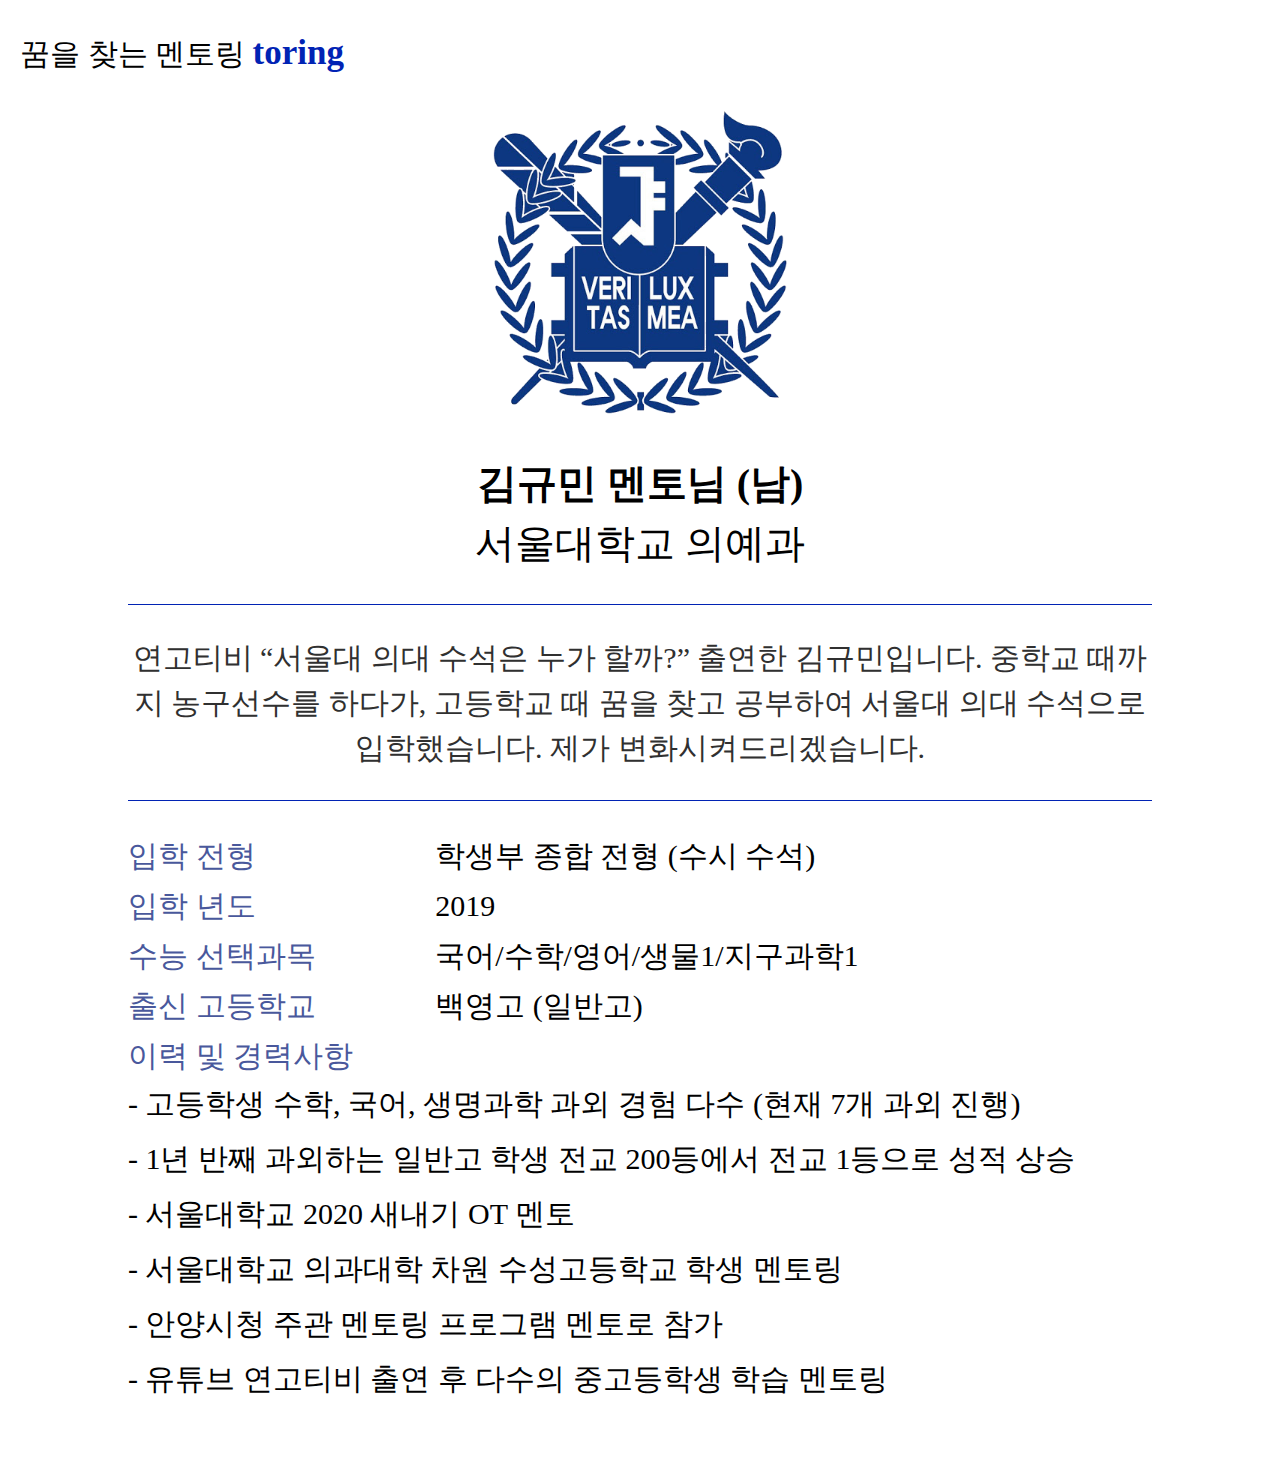
==== index.html @ a039112f "first" ====
<!DOCTYPE html>
<html lang="en">
  <head>
    <meta charset="UTF-8" />
    <meta name="viewport" content="width=device-width, initial-scale=1.0" />
    <link
      rel="stylesheet"
      href="https://use.fontawesome.com/releases/v5.7.2/css/all.css"
      integrity="sha384-fnmOCqbTlWIlj8LyTjo7mOUStjsKC4pOpQbqyi7RrhN7udi9RwhKkMHpvLbHG9Sr"
      crossorigin="anonymous"
    />
    <link rel="stylesheet" href="styles/styles.css" />
    <title>Mentor</title>
  </head>
  <body>
    <ul class="mentor__list">
      <li class="mentor">
        <div class="toring">
          꿈을 찾는 멘토링 <span class="toring__logo">toring</span>
        </div>
        <div class="logo">
          <img src="img/seoul.png" alt="" class="logo__img" />
        </div>
        <div class="mentor__detail">
          <div class="name man">김규민 멘토님 (남)</div>
          <div class="uni">서울대학교 의예과</div>

          <div class="oneWord">
            연고티비 “서울대 의대 수석은 누가 할까?” 출연한 김규민입니다. 중학교
            때까지 농구선수를 하다가, 고등학교 때 꿈을 찾고 공부하여 서울대 의대
            수석으로 입학했습니다. 제가 변화시켜드리겠습니다.
          </div>

          <div class="left">
            <div class="left__menu">입학 전형</div>
            학생부 종합 전형 (수시 수석)
          </div>
          <div class="left">
            <div class="left__menu">입학 년도</div>
            2019
          </div>
          <div class="left">
            <div class="left__menu">수능 선택과목</div>
            국어/수학/영어/생물1/지구과학1
          </div>
          <div class="left">
            <div class="left__menu">출신 고등학교</div>
            백영고 (일반고)
          </div>
          <div class="record__content">
            <div class="record__menu">이력 및 경력사항</div>
            <div class="record__upper">
              <div class="record">
                - 고등학생 수학, 국어, 생명과학 과외 경험 다수 (현재 7개 과외
                진행)
              </div>
              <div class="record">
                - 1년 반째 과외하는 일반고 학생 전교 200등에서 전교 1등으로 성적
                상승
              </div>
              <div class="record">- 서울대학교 2020 새내기 OT 멘토</div>
              <div class="record">
                - 서울대학교 의과대학 차원 수성고등학교 학생 멘토링
              </div>
              <div class="record">
                - 안양시청 주관 멘토링 프로그램 멘토로 참가
              </div>
              <div class="record">
                - 유튜브 연고티비 출연 후 다수의 중고등학생 학습 멘토링
              </div>
            </div>
          </div>
        </div>
      </li>
      <li class="mentor">
        <div class="toring">
          꿈을 찾는 멘토링 <span class="toring__logo">toring</span>
        </div>
        <div class="logo">
          <img src="img/seoul.png" alt="" class="logo__img" />
        </div>
        <div class="mentor__detail">
          <div class="name man">강지원 멘토님 (남)</div>
          <div class="uni">서울대학교 의예과</div>
          <div class="oneWord">
            지방에서 서울대 의예과를 어떻게 들어갔는지, 제가 어떻게 공부하고
            준비했는지 모두 알려드리겠습니다.
          </div>
          <div class="left">
            <div class="left__menu">입학 전형</div>
            학생부 종합 전형
          </div>
          <div class="left">
            <div class="left__menu">입학 년도</div>
            2019
          </div>
          <div class="left">
            <div class="left__menu">수능 선택과목</div>
            국어/수학/영어/물리1/지구과학2
          </div>
          <div class="left">
            <div class="left__menu">출신 고등학교</div>
            서대전고 (일반고)
          </div>
          <div class="record__content">
            <div class="record__menu">이력 및 경력사항</div>
            <div class="record__upper">
              <div class="record">
                - 2019 연세대학교 의예과 학생부 종합 전형 합격
              </div>
              <div class="record">
                - 과외 / 학원 조교 / 모의고사 검토 등 경험 다수
              </div>
              <div class="record">
                - 입시 / 특강 / 모의 면접 / 진로 멘토링 / 캠퍼스 멘토링 등 경험
                다수
              </div>
            </div>
          </div>
        </div>
      </li>
      <li class="mentor">
        <div class="toring">
          꿈을 찾는 멘토링 <span class="toring__logo">toring</span>
        </div>
        <div class="logo">
          <img src="img/yonsei.png" alt="" class="logo__img" />
        </div>
        <div class="mentor__detail">
          <div class="name man">허다원 멘토님 (여)</div>
          <div class="uni">연세대 경영학과</div>
          <div class="oneWord">
            초중고 과외 다수 경험 , 대치동 컨설팅학원 컨설턴트 경험 및
            고려대학교 대학탐방학생 멘토링 경험 있습니다 ! 고맙습니다 ,
            연락주세요 😊
          </div>
          <div class="left">
            <div class="left__menu">입학 전형</div>
            학생부 종합 전형
          </div>
          <div class="left">
            <div class="left__menu">입학 년도</div>
            2020
          </div>
          <div class="left">
            <div class="left__menu">수능 선택과목</div>
            국어/수학/영어/사문/생윤
          </div>
          <div class="left">
            <div class="left__menu">출신 고등학교</div>
            일반고
          </div>
          <div class="record__content">
            <div class="record__menu">이력 및 경력사항</div>
            <div class="record__upper">
              <div class="record">
                - 고려대학교 사범대학 교육학과 19학번
              </div>
              <div class="record">
                - 일반고 졸업 / 내신 1.06
              </div>
              <div class="record">
                - 2019대입 서류100%전형(면접X) 200여명 지원자 중 수석합격,
                등록금 면제 대상이었을 정도로 자소서,생기부 관리 철저하고, 관련
                부분 멘토링이나 과외 해줄 수 있습니다!
              </div>
            </div>
          </div>
        </div>
      </li>
      <li class="mentor">
        <div class="toring">
          꿈을 찾는 멘토링 <span class="toring__logo">toring</span>
        </div>
        <div class="logo">
          <img src="img/korea.png" alt="" class="logo__img" />
        </div>
        <div class="mentor__detail">
          <div class="name man">우남경 멘토님 (여)</div>
          <div class="uni">고려대 경제학과</div>
          <div class="oneWord">
            고등학교 때 다소 낮은 내신을 어떻게 올렸는지, 학생부를 어떻게 경제로
            통일시켰는지 들려드리겠습니다!
          </div>
          <div class="left">
            <div class="left__menu">입학 전형</div>
            학생부 종합 전형
          </div>
          <div class="left">
            <div class="left__menu">입학 년도</div>
            2020
          </div>
          <div class="left">
            <div class="left__menu">수능 선택과목</div>
            국어/수학/영어/사문/동아시아
          </div>
          <div class="left">
            <div class="left__menu">출신 고등학교</div>
            덕문여고 (일반고)
          </div>
          <div class="record__content">
            <div class="record__menu">이력 및 경력사항</div>
            <div class="record__upper">
              <div class="record">
                - 고등학생 국어 영어 국사 과외 경험 존재
              </div>
              <div class="record">
                - 온라인 멘토링 현재 진행 중
              </div>
            </div>
          </div>
        </div>
      </li>
    </ul>
  </body>
</html>
---- styles/styles.css ----
@import "reset.css";
@import "mentor.css";
* {
  box-sizing: border-box;
}
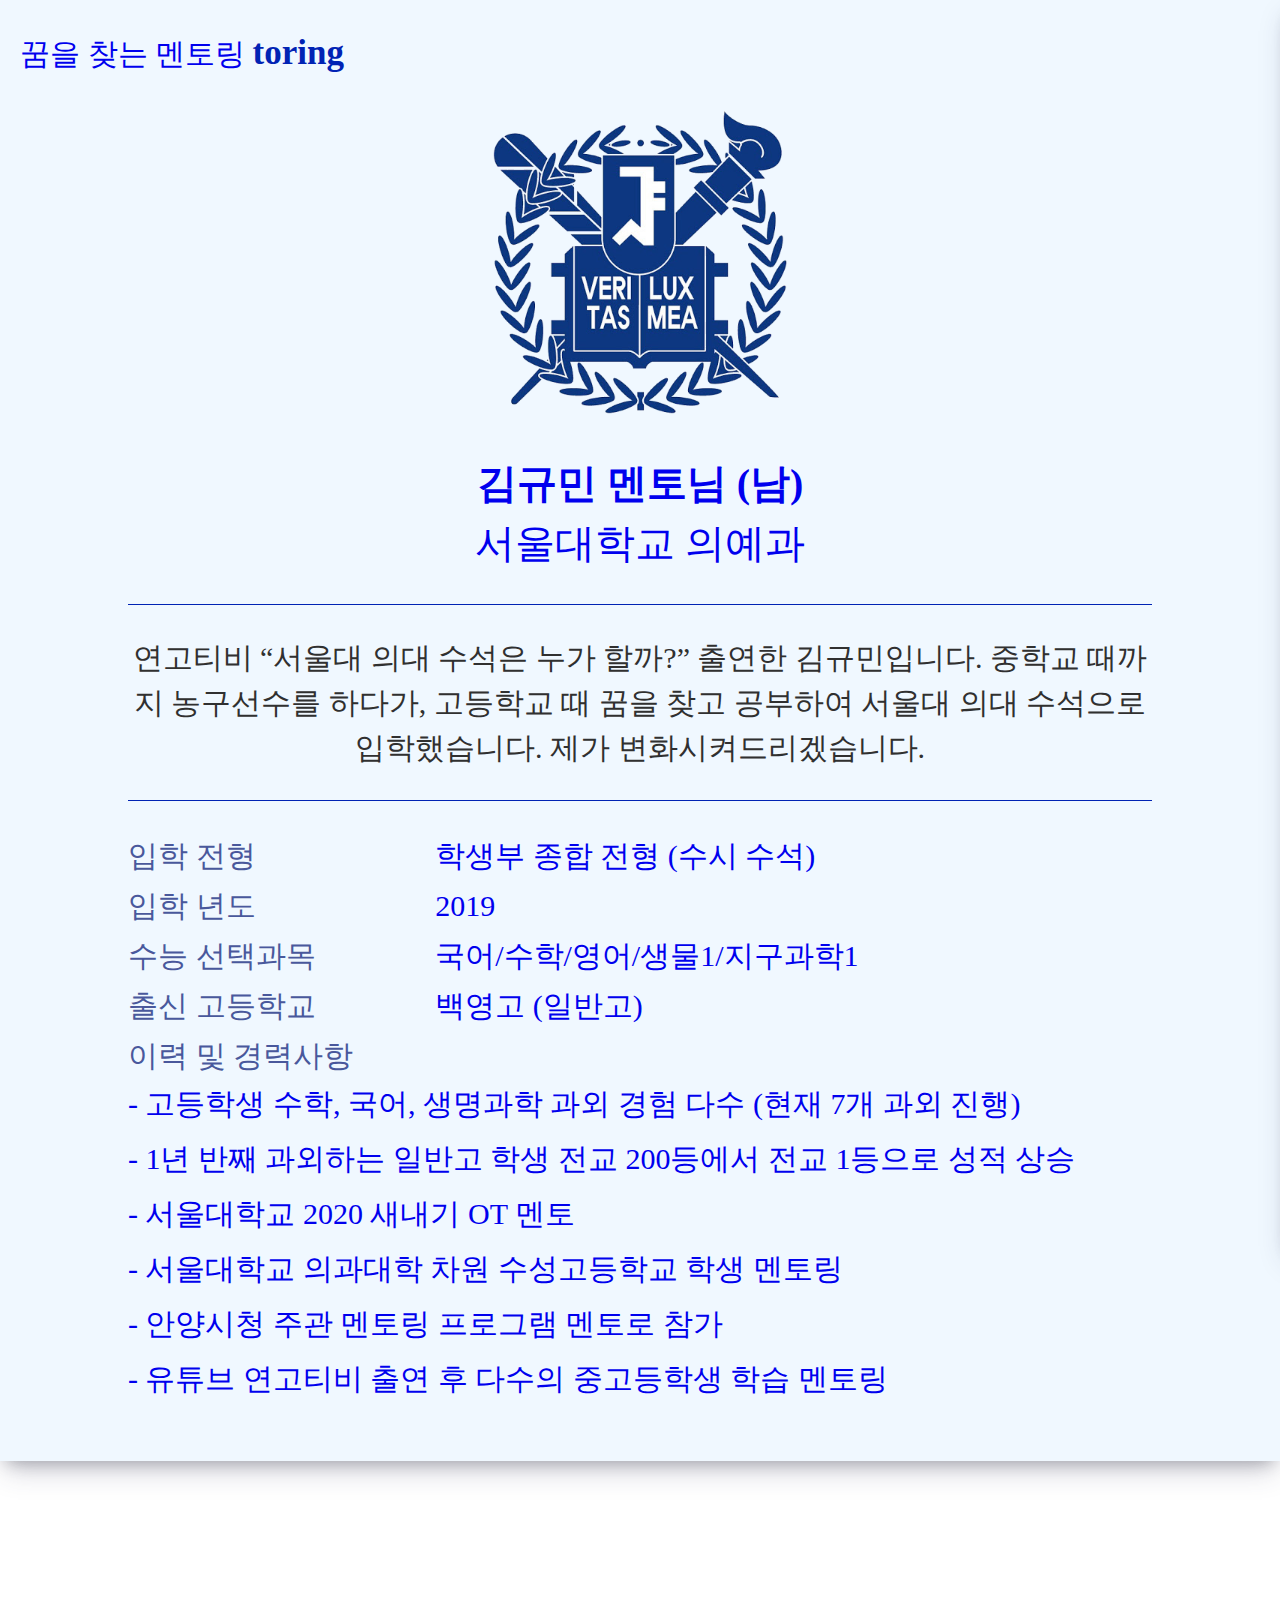
==== commit 4122cb2c: "mentorlistup" ====
--- a/index.html
+++ b/index.html
@@ -14,64 +14,66 @@
   </head>
   <body>
     <ul class="mentor__list">
-      <li class="mentor">
-        <div class="toring">
-          꿈을 찾는 멘토링 <span class="toring__logo">toring</span>
-        </div>
-        <div class="logo">
-          <img src="img/seoul.png" alt="" class="logo__img" />
-        </div>
-        <div class="mentor__detail">
-          <div class="name man">김규민 멘토님 (남)</div>
-          <div class="uni">서울대학교 의예과</div>
+      <a href="123">
+        <li class="mentor">
+          <div class="toring">
+            꿈을 찾는 멘토링 <span class="toring__logo">toring</span>
+          </div>
+          <div class="logo">
+            <img src="img/seoul.png" alt="" class="logo__img" />
+          </div>
+          <div class="mentor__detail">
+            <div class="name man">김규민 멘토님 (남)</div>
+            <div class="uni">서울대학교 의예과</div>
 
-          <div class="oneWord">
-            연고티비 “서울대 의대 수석은 누가 할까?” 출연한 김규민입니다. 중학교
-            때까지 농구선수를 하다가, 고등학교 때 꿈을 찾고 공부하여 서울대 의대
-            수석으로 입학했습니다. 제가 변화시켜드리겠습니다.
-          </div>
+            <div class="oneWord">
+              연고티비 “서울대 의대 수석은 누가 할까?” 출연한 김규민입니다.
+              중학교 때까지 농구선수를 하다가, 고등학교 때 꿈을 찾고 공부하여
+              서울대 의대 수석으로 입학했습니다. 제가 변화시켜드리겠습니다.
+            </div>
 
-          <div class="left">
-            <div class="left__menu">입학 전형</div>
-            학생부 종합 전형 (수시 수석)
-          </div>
-          <div class="left">
-            <div class="left__menu">입학 년도</div>
-            2019
-          </div>
-          <div class="left">
-            <div class="left__menu">수능 선택과목</div>
-            국어/수학/영어/생물1/지구과학1
-          </div>
-          <div class="left">
-            <div class="left__menu">출신 고등학교</div>
-            백영고 (일반고)
-          </div>
-          <div class="record__content">
-            <div class="record__menu">이력 및 경력사항</div>
-            <div class="record__upper">
-              <div class="record">
-                - 고등학생 수학, 국어, 생명과학 과외 경험 다수 (현재 7개 과외
-                진행)
-              </div>
-              <div class="record">
-                - 1년 반째 과외하는 일반고 학생 전교 200등에서 전교 1등으로 성적
-                상승
-              </div>
-              <div class="record">- 서울대학교 2020 새내기 OT 멘토</div>
-              <div class="record">
-                - 서울대학교 의과대학 차원 수성고등학교 학생 멘토링
-              </div>
-              <div class="record">
-                - 안양시청 주관 멘토링 프로그램 멘토로 참가
-              </div>
-              <div class="record">
-                - 유튜브 연고티비 출연 후 다수의 중고등학생 학습 멘토링
-              </div>
-            </div>
-          </div>
-        </div>
-      </li>
+            <div class="left">
+              <div class="left__menu">입학 전형</div>
+              학생부 종합 전형 (수시 수석)
+            </div>
+            <div class="left">
+              <div class="left__menu">입학 년도</div>
+              2019
+            </div>
+            <div class="left">
+              <div class="left__menu">수능 선택과목</div>
+              국어/수학/영어/생물1/지구과학1
+            </div>
+            <div class="left">
+              <div class="left__menu">출신 고등학교</div>
+              백영고 (일반고)
+            </div>
+            <div class="record__content">
+              <div class="record__menu">이력 및 경력사항</div>
+              <div class="record__upper">
+                <div class="record">
+                  - 고등학생 수학, 국어, 생명과학 과외 경험 다수 (현재 7개 과외
+                  진행)
+                </div>
+                <div class="record">
+                  - 1년 반째 과외하는 일반고 학생 전교 200등에서 전교 1등으로
+                  성적 상승
+                </div>
+                <div class="record">- 서울대학교 2020 새내기 OT 멘토</div>
+                <div class="record">
+                  - 서울대학교 의과대학 차원 수성고등학교 학생 멘토링
+                </div>
+                <div class="record">
+                  - 안양시청 주관 멘토링 프로그램 멘토로 참가
+                </div>
+                <div class="record">
+                  - 유튜브 연고티비 출연 후 다수의 중고등학생 학습 멘토링
+                </div>
+              </div>
+            </div>
+          </div>
+        </li>
+      </a>
       <li class="mentor">
         <div class="toring">
           꿈을 찾는 멘토링 <span class="toring__logo">toring</span>
@@ -212,5 +214,23 @@
         </div>
       </li>
     </ul>
+    <!-- <input type="file" id="excelFile" onchange="excelExport(event)" /> -->
   </body>
+  <script src="./js/mentor.js"></script>
+  <!-- <script src="https://cdnjs.cloudflare.com/ajax/libs/xlsx/0.14.3/xlsx.full.min.js"></script>
+  <script>
+    function excelExport(event) {
+      var input = event.target;
+      var reader = new FileReader();
+      reader.onload = function () {
+        var fileData = reader.result;
+        var wb = XLSX.read(fileData, { type: "binary" });
+        wb.SheetNames.forEach(function (sheetName) {
+          var rowObj = XLSX.utils.sheet_to_json(wb.Sheets[sheetName]);
+          console.log(JSON.stringify(rowObj));
+        });
+      };
+      reader.readAsBinaryString(input.files[0]);
+    }
+  </script> -->
 </html>
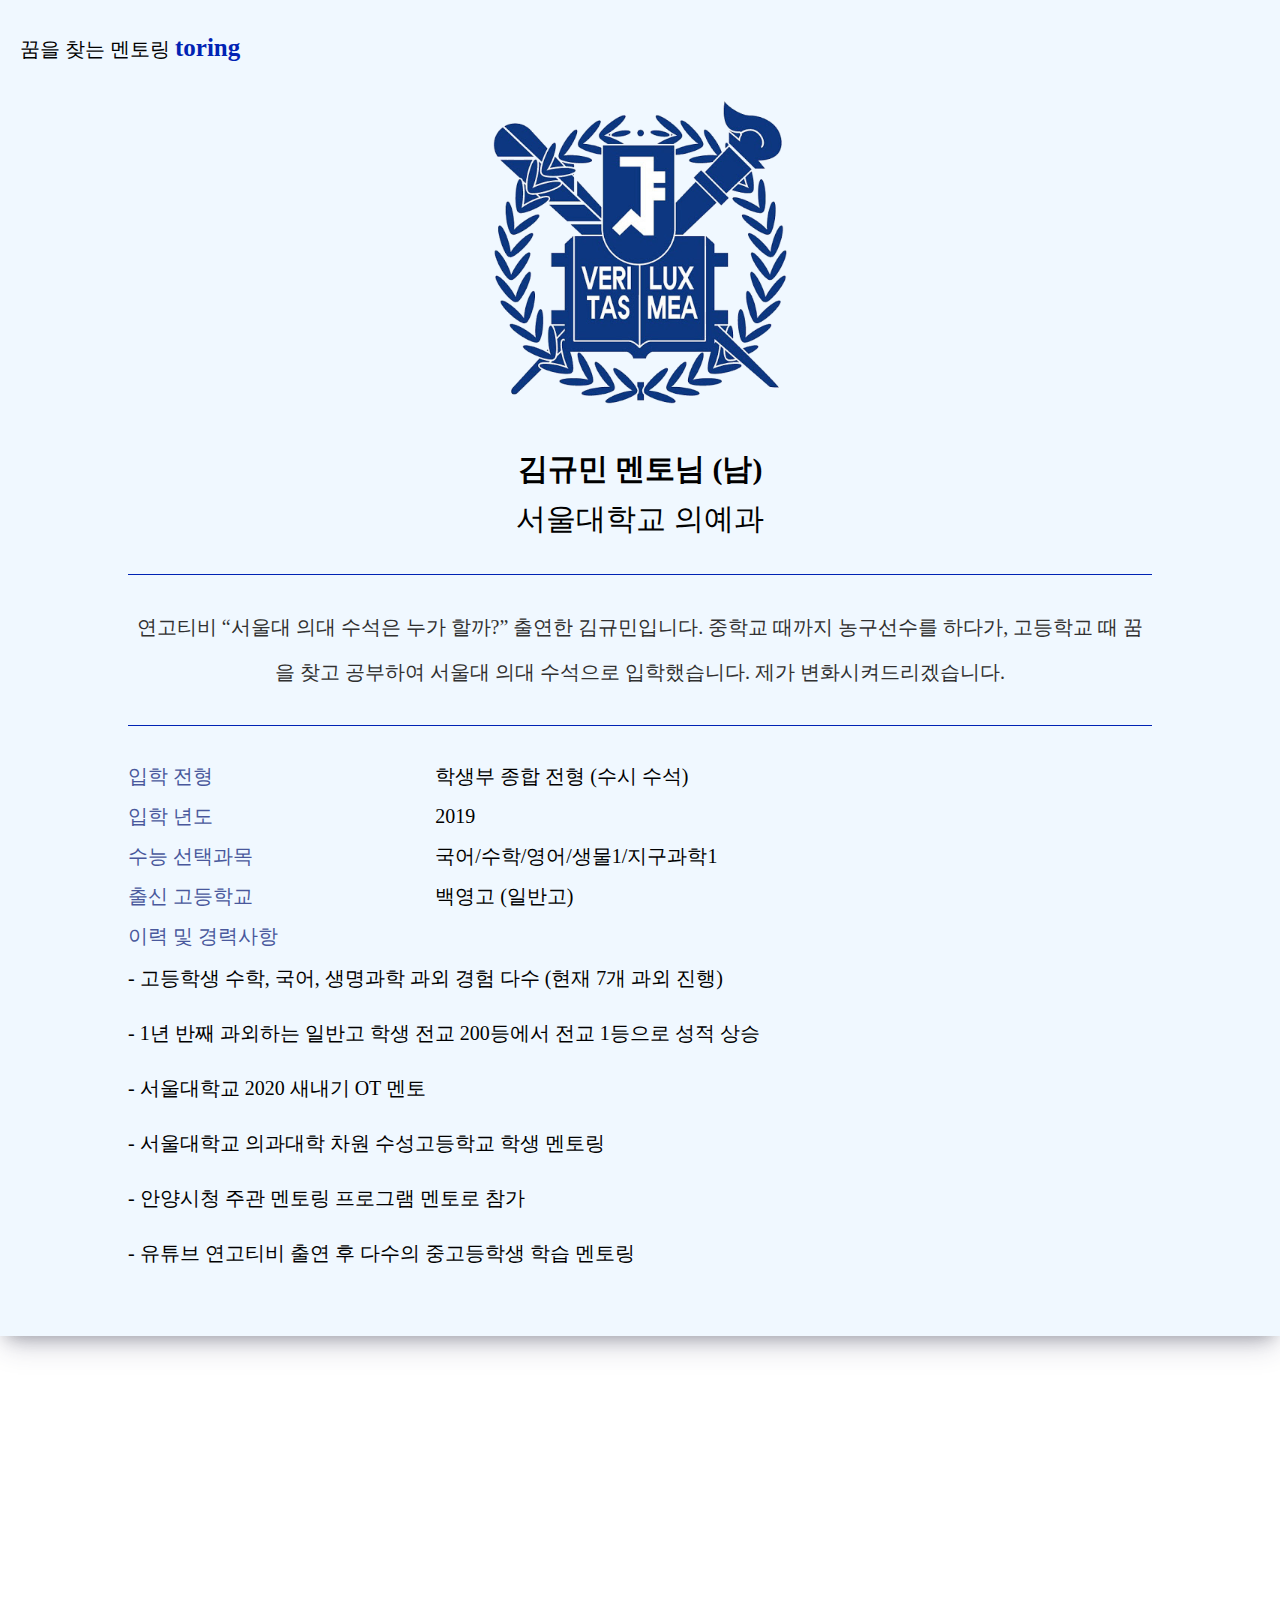
==== commit 043a417c: "fontsize" ====
--- a/index.html
+++ b/index.html
@@ -14,66 +14,65 @@
   </head>
   <body>
     <ul class="mentor__list">
-      <a href="123">
-        <li class="mentor">
-          <div class="toring">
-            꿈을 찾는 멘토링 <span class="toring__logo">toring</span>
-          </div>
-          <div class="logo">
-            <img src="img/seoul.png" alt="" class="logo__img" />
-          </div>
-          <div class="mentor__detail">
-            <div class="name man">김규민 멘토님 (남)</div>
-            <div class="uni">서울대학교 의예과</div>
+      <li class="mentor">
+        <div class="toring">
+          꿈을 찾는 멘토링 <span class="toring__logo">toring</span>
+        </div>
+        <div class="logo">
+          <img src="img/seoul.png" alt="" class="logo__img" />
+        </div>
+        <div class="mentor__detail">
+          <div class="name man">김규민 멘토님 (남)</div>
+          <div class="uni">서울대학교 의예과</div>
 
-            <div class="oneWord">
-              연고티비 “서울대 의대 수석은 누가 할까?” 출연한 김규민입니다.
-              중학교 때까지 농구선수를 하다가, 고등학교 때 꿈을 찾고 공부하여
-              서울대 의대 수석으로 입학했습니다. 제가 변화시켜드리겠습니다.
-            </div>
+          <div class="oneWord">
+            연고티비 “서울대 의대 수석은 누가 할까?” 출연한 김규민입니다. 중학교
+            때까지 농구선수를 하다가, 고등학교 때 꿈을 찾고 공부하여 서울대 의대
+            수석으로 입학했습니다. 제가 변화시켜드리겠습니다.
+          </div>
 
-            <div class="left">
-              <div class="left__menu">입학 전형</div>
-              학생부 종합 전형 (수시 수석)
-            </div>
-            <div class="left">
-              <div class="left__menu">입학 년도</div>
-              2019
-            </div>
-            <div class="left">
-              <div class="left__menu">수능 선택과목</div>
-              국어/수학/영어/생물1/지구과학1
-            </div>
-            <div class="left">
-              <div class="left__menu">출신 고등학교</div>
-              백영고 (일반고)
-            </div>
-            <div class="record__content">
-              <div class="record__menu">이력 및 경력사항</div>
-              <div class="record__upper">
-                <div class="record">
-                  - 고등학생 수학, 국어, 생명과학 과외 경험 다수 (현재 7개 과외
-                  진행)
-                </div>
-                <div class="record">
-                  - 1년 반째 과외하는 일반고 학생 전교 200등에서 전교 1등으로
-                  성적 상승
-                </div>
-                <div class="record">- 서울대학교 2020 새내기 OT 멘토</div>
-                <div class="record">
-                  - 서울대학교 의과대학 차원 수성고등학교 학생 멘토링
-                </div>
-                <div class="record">
-                  - 안양시청 주관 멘토링 프로그램 멘토로 참가
-                </div>
-                <div class="record">
-                  - 유튜브 연고티비 출연 후 다수의 중고등학생 학습 멘토링
-                </div>
-              </div>
-            </div>
-          </div>
-        </li>
-      </a>
+          <div class="left">
+            <div class="left__menu">입학 전형</div>
+            학생부 종합 전형 (수시 수석)
+          </div>
+          <div class="left">
+            <div class="left__menu">입학 년도</div>
+            2019
+          </div>
+          <div class="left">
+            <div class="left__menu">수능 선택과목</div>
+            국어/수학/영어/생물1/지구과학1
+          </div>
+          <div class="left">
+            <div class="left__menu">출신 고등학교</div>
+            백영고 (일반고)
+          </div>
+          <div class="record__content">
+            <div class="record__menu">이력 및 경력사항</div>
+            <div class="record__upper">
+              <div class="record">
+                - 고등학생 수학, 국어, 생명과학 과외 경험 다수 (현재 7개 과외
+                진행)
+              </div>
+              <div class="record">
+                - 1년 반째 과외하는 일반고 학생 전교 200등에서 전교 1등으로 성적
+                상승
+              </div>
+              <div class="record">- 서울대학교 2020 새내기 OT 멘토</div>
+              <div class="record">
+                - 서울대학교 의과대학 차원 수성고등학교 학생 멘토링
+              </div>
+              <div class="record">
+                - 안양시청 주관 멘토링 프로그램 멘토로 참가
+              </div>
+              <div class="record">
+                - 유튜브 연고티비 출연 후 다수의 중고등학생 학습 멘토링
+              </div>
+            </div>
+          </div>
+        </div>
+      </li>
+
       <li class="mentor">
         <div class="toring">
           꿈을 찾는 멘토링 <span class="toring__logo">toring</span>
